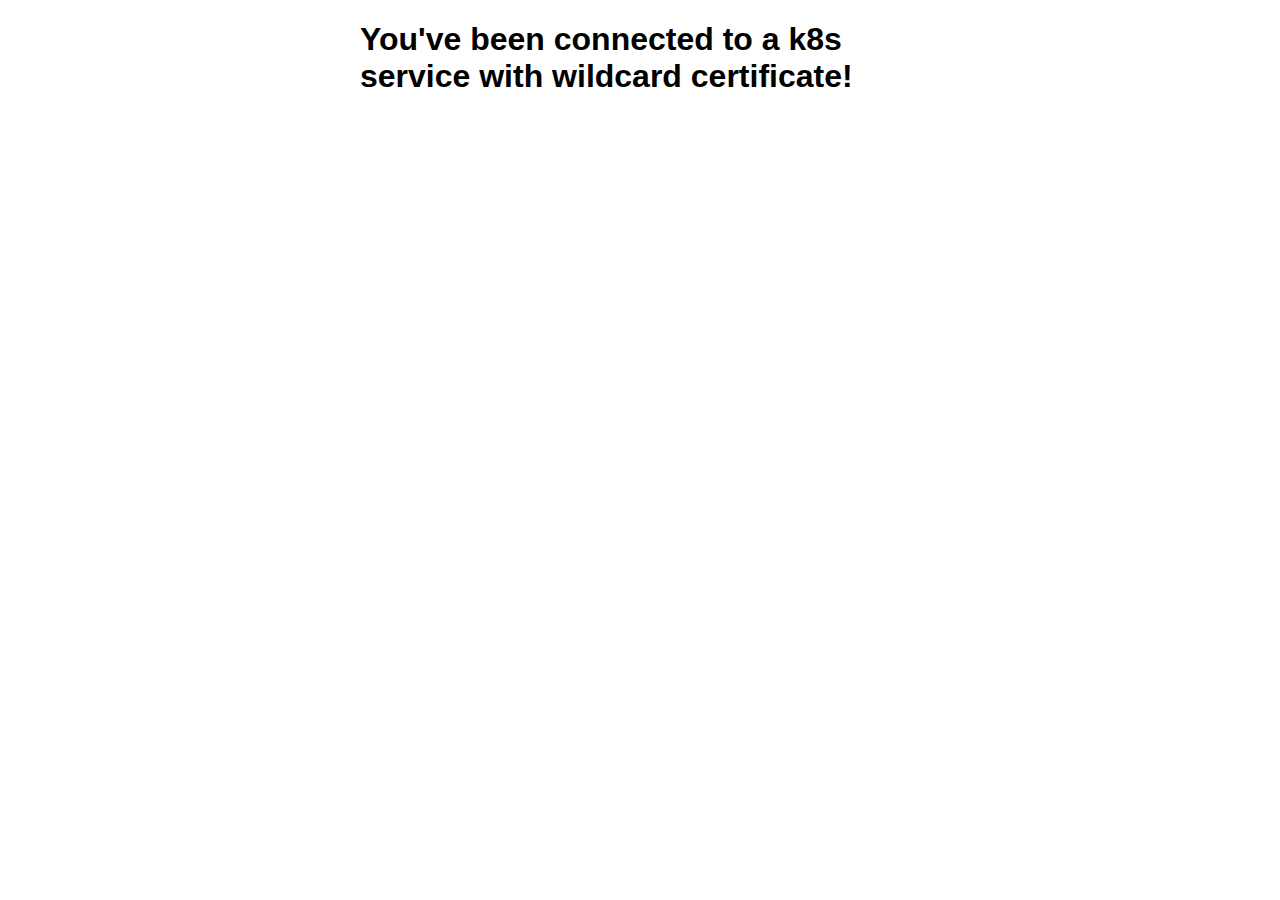
==== docker/web-main/files/index.html @ 0aa11780 "implement proxy service" ====
<!DOCTYPE html>
<html lang="en">
<head>
<title>olegrumpy.ru</title>
<style>
html { color-scheme: light dark; }
body { width: 35em; margin: 0 auto;
font-family: Tahoma, Verdana, Arial, sans-serif; }
</style>
</head>
<body>
<h1>You've been connected to a k8s service with wildcard certificate!</h1>
</body>
</html>
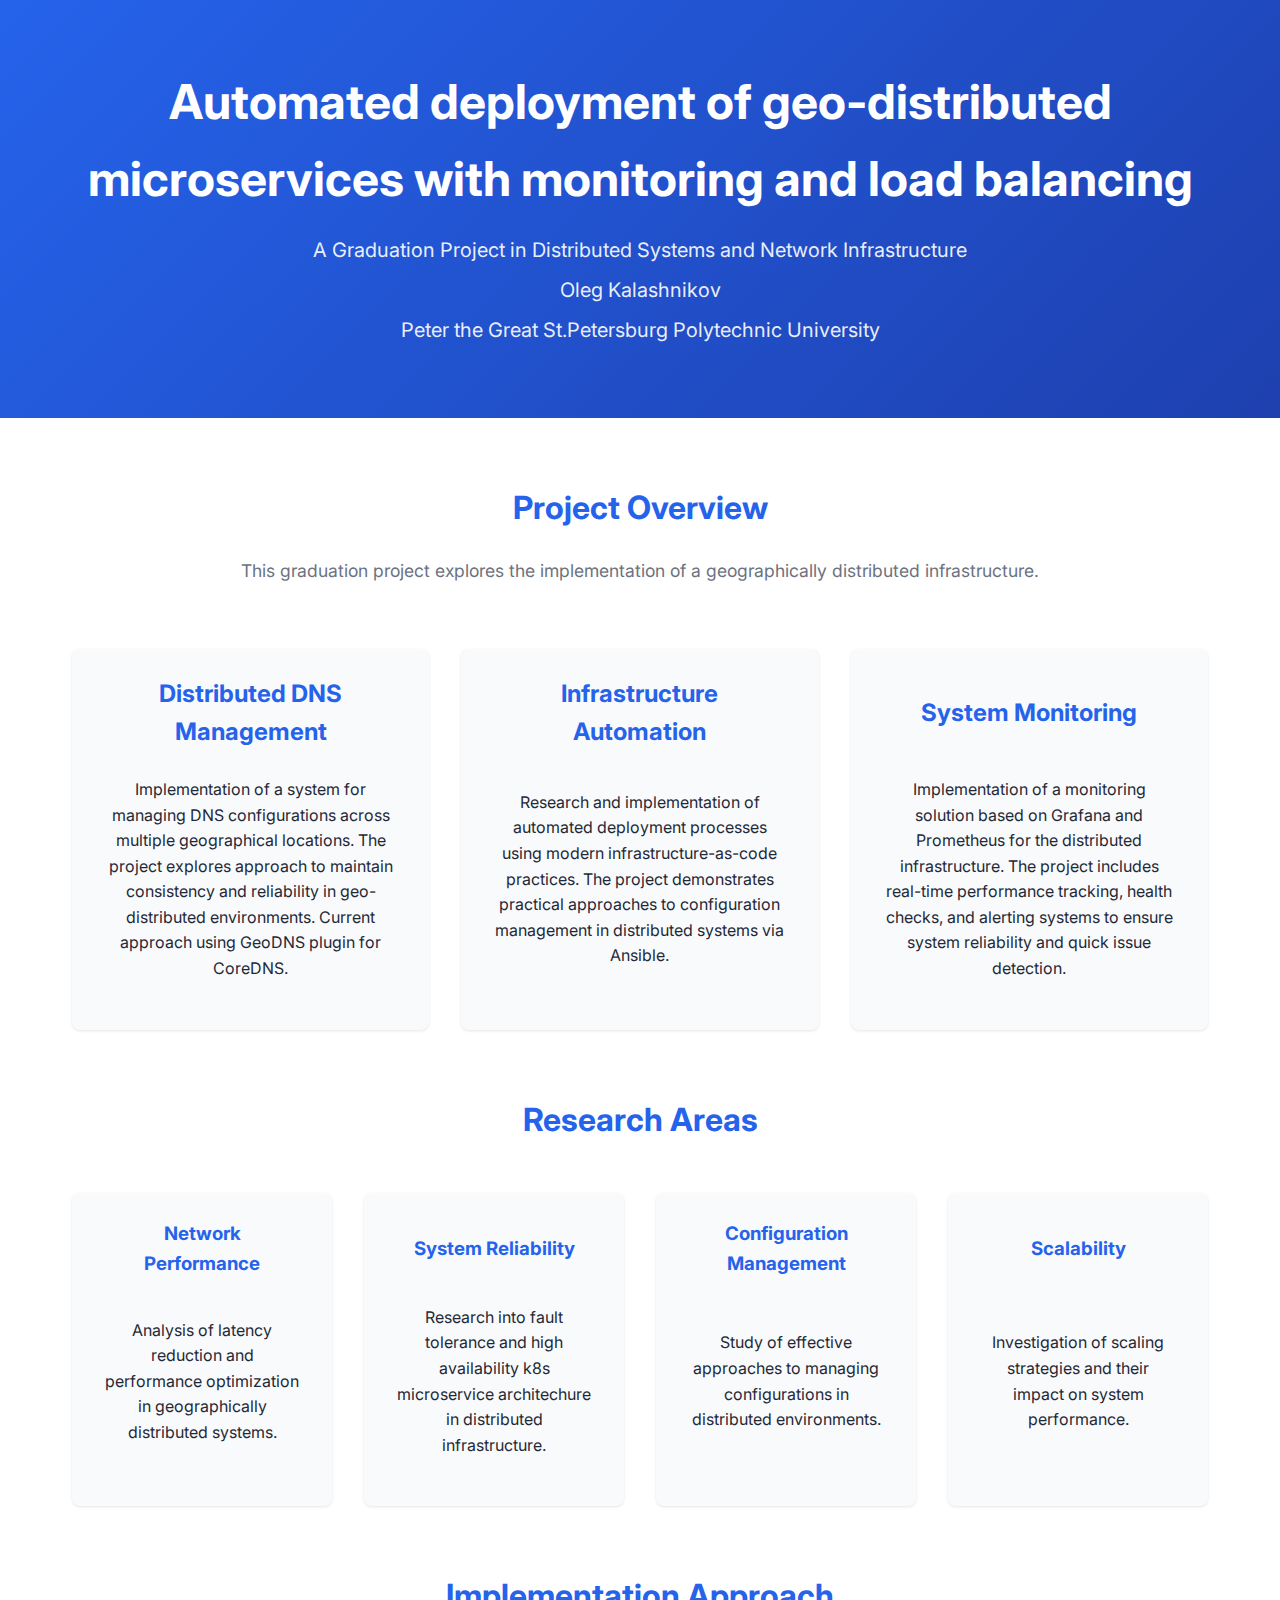
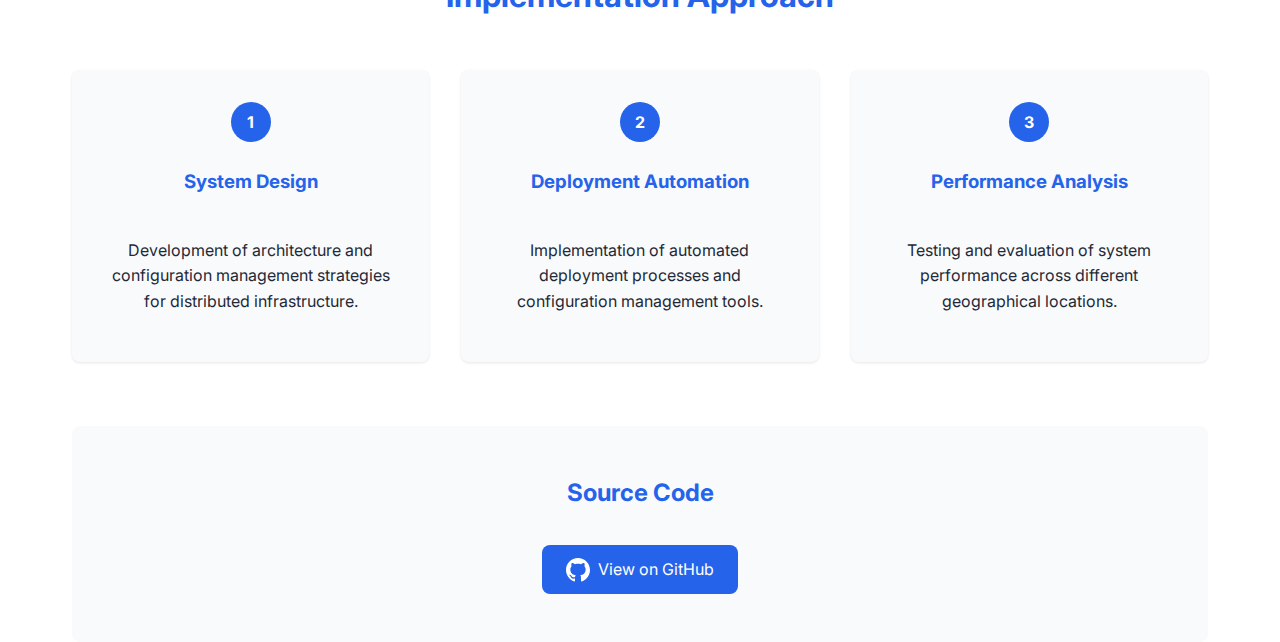
==== commit f2c5ff48: "update main landing" ====
--- a/docker/web-main/files/index.html
+++ b/docker/web-main/files/index.html
@@ -1,14 +1,97 @@
 <!DOCTYPE html>
 <html lang="en">
 <head>
-<title>olegrumpy.ru</title>
-<style>
-html { color-scheme: light dark; }
-body { width: 35em; margin: 0 auto;
-font-family: Tahoma, Verdana, Arial, sans-serif; }
-</style>
+    <meta charset="UTF-8">
+    <meta name="viewport" content="width=device-width, initial-scale=1.0">
+    <title>olegrumpy.ru</title>
+    <link href="https://fonts.googleapis.com/css2?family=Inter:wght@400;500;600;700&display=swap" rel="stylesheet">
+    <link rel="stylesheet" href="styles.css">
 </head>
 <body>
-<h1>You've been connected to a k8s service with wildcard certificate!</h1>
+    <header class="header">
+        <div class="container">
+            <h1>Automated deployment of geo-distributed microservices with monitoring and load balancing</h1>
+            <p class="subtitle">A Graduation Project in Distributed Systems and Network Infrastructure</p>
+            <p class="subtitle">Oleg Kalashnikov</p>
+            <p class="subtitle">Peter the Great St.Petersburg Polytechnic University</p>
+        </div>
+    </header>
+
+    <main class="container">
+        <section class="project-overview">
+            <h2>Project Overview</h2>
+            <p class="overview-text">This graduation project explores the implementation of a geographically distributed infrastructure.</p>
+        </section>
+
+        <section class="features">
+            <div class="feature-card">
+                <h2>Distributed DNS Management</h2>
+                <p>Implementation of a system for managing DNS configurations across multiple geographical locations. The project explores approach to maintain consistency and reliability in geo-distributed environments. Current approach using GeoDNS plugin for CoreDNS.</p>
+            </div>
+            <div class="feature-card">
+                <h2>Infrastructure Automation</h2>
+                <p>Research and implementation of automated deployment processes using modern infrastructure-as-code practices. The project demonstrates practical approaches to configuration management in distributed systems via Ansible.</p>
+            </div>
+            <div class="feature-card">
+                <h2>System Monitoring</h2>
+                <p>Implementation of a monitoring solution based on Grafana and Prometheus for the distributed infrastructure. The project includes real-time performance tracking, health checks, and alerting systems to ensure system reliability and quick issue detection.</p>
+            </div>
+        </section>
+
+        <section class="benefits">
+            <h2>Research Areas</h2>
+            <div class="benefits-grid">
+                <div class="benefit-item">
+                    <h3>Network Performance</h3>
+                    <p>Analysis of latency reduction and performance optimization in geographically distributed systems.</p>
+                </div>
+                <div class="benefit-item">
+                    <h3>System Reliability</h3>
+                    <p>Research into fault tolerance and high availability k8s microservice architechure in distributed infrastructure.</p>
+                </div>
+                <div class="benefit-item">
+                    <h3>Configuration Management</h3>
+                    <p>Study of effective approaches to managing configurations in distributed environments.</p>
+                </div>
+                <div class="benefit-item">
+                    <h3>Scalability</h3>
+                    <p>Investigation of scaling strategies and their impact on system performance.</p>
+                </div>
+            </div>
+        </section>
+
+        <section class="how-it-works">
+            <h2>Implementation Approach</h2>
+            <div class="steps">
+                <div class="step">
+                    <span class="step-number">1</span>
+                    <h3>System Design</h3>
+                    <p>Development of architecture and configuration management strategies for distributed infrastructure.</p>
+                </div>
+                <div class="step">
+                    <span class="step-number">2</span>
+                    <h3>Deployment Automation</h3>
+                    <p>Implementation of automated deployment processes and configuration management tools.</p>
+                </div>
+                <div class="step">
+                    <span class="step-number">3</span>
+                    <h3>Performance Analysis</h3>
+                    <p>Testing and evaluation of system performance across different geographical locations.</p>
+                </div>
+            </div>
+        </section>
+
+        <section class="get-started">
+            <h2>Source Code</h2>
+            <div class="github-link">
+                <a href="https://github.com/s1ckoleg/geodns-web-setup" target="_blank" rel="noopener noreferrer">
+                    <svg class="github-icon" viewBox="0 0 24 24" fill="currentColor">
+                        <path d="M12 0c-6.626 0-12 5.373-12 12 0 5.302 3.438 9.8 8.207 11.387.599.111.793-.261.793-.577v-2.234c-3.338.726-4.033-1.416-4.033-1.416-.546-1.387-1.333-1.756-1.333-1.756-1.089-.745.083-.729.083-.729 1.205.084 1.839 1.237 1.839 1.237 1.07 1.834 2.807 1.304 3.492.997.107-.775.418-1.305.762-1.604-2.665-.305-5.467-1.334-5.467-5.931 0-1.311.469-2.381 1.236-3.221-.124-.303-.535-1.524.117-3.176 0 0 1.008-.322 3.301 1.23.957-.266 1.983-.399 3.003-.404 1.02.005 2.047.138 3.006.404 2.291-1.552 3.297-1.23 3.297-1.23.653 1.653.242 2.874.118 3.176.77.84 1.235 1.911 1.235 3.221 0 4.609-2.807 5.624-5.479 5.921.43.372.823 1.102.823 2.222v3.293c0 .319.192.694.801.576 4.765-1.589 8.199-6.086 8.199-11.386 0-6.627-5.373-12-12-12z"/>
+                    </svg>
+                    View on GitHub
+                </a>
+            </div>
+        </section>
+    </main>
 </body>
 </html>--- a/docker/web-main/files/styles.css
+++ b/docker/web-main/files/styles.css
@@ -0,0 +1,289 @@
+:root {
+    --primary-color: #2563eb;
+    --secondary-color: #1e40af;
+    --text-color: #1f2937;
+    --light-text: #6b7280;
+    --background: #ffffff;
+    --card-background: #f9fafb;
+    --border-color: #e5e7eb;
+}
+
+* {
+    margin: 0;
+    padding: 0;
+    box-sizing: border-box;
+}
+
+body {
+    font-family: 'Inter', sans-serif;
+    line-height: 1.6;
+    color: var(--text-color);
+    background-color: var(--background);
+}
+
+.container {
+    max-width: 1200px;
+    margin: 0 auto;
+    padding: 0 2rem;
+}
+
+.header {
+    background: linear-gradient(135deg, var(--primary-color), var(--secondary-color));
+    color: white;
+    padding: 4rem 0;
+    text-align: center;
+}
+
+.header h1 {
+    font-size: 3rem;
+    font-weight: 700;
+    margin-bottom: 1rem;
+    text-align: center;
+}
+
+.subtitle {
+    font-size: 1.25rem;
+    opacity: 0.9;
+    text-align: center;
+    margin-bottom: 0.5rem;
+}
+
+main {
+    padding: 4rem 0;
+}
+
+.project-overview {
+    text-align: center;
+    margin: 4rem 0 4rem 0;
+}
+
+.project-overview h2 {
+    font-size: 2rem;
+    margin-bottom: 1.5rem;
+    color: var(--primary-color);
+    text-align: center;
+}
+
+.overview-text {
+    max-width: 800px;
+    margin: 0 auto;
+    font-size: 1.1rem;
+    color: var(--light-text);
+    text-align: center;
+}
+
+.features {
+    display: grid;
+    grid-template-columns: repeat(auto-fit, minmax(300px, 1fr));
+    gap: 2rem;
+    margin-bottom: 4rem;
+    align-items: stretch;
+}
+
+.feature-card {
+    background: var(--card-background);
+    padding: 2rem;
+    border-radius: 0.5rem;
+    box-shadow: 0 1px 3px rgba(0, 0, 0, 0.1);
+    transition: transform 0.2s;
+    text-align: center;
+    display: grid;
+    grid-template-rows: auto 1fr;
+    height: 100%;
+}
+
+.feature-card:hover {
+    transform: translateY(-5px);
+}
+
+.feature-card h2 {
+    color: var(--primary-color);
+    margin-bottom: 1rem;
+    text-align: center;
+    height: 4rem;
+    display: flex;
+    align-items: center;
+    justify-content: center;
+}
+
+.feature-card p {
+    text-align: center;
+    display: flex;
+    align-items: center;
+    justify-content: center;
+    padding: 1rem 0;
+}
+
+.benefits {
+    text-align: center;
+    margin-bottom: 4rem;
+}
+
+.benefits h2 {
+    font-size: 2rem;
+    margin-bottom: 3rem;
+    color: var(--primary-color);
+}
+
+.benefits-grid {
+    display: grid;
+    grid-template-columns: repeat(auto-fit, minmax(250px, 1fr));
+    gap: 2rem;
+    align-items: stretch;
+}
+
+.benefit-item {
+    background: var(--card-background);
+    padding: 2rem;
+    border-radius: 0.5rem;
+    box-shadow: 0 1px 3px rgba(0, 0, 0, 0.1);
+    text-align: center;
+    display: grid;
+    grid-template-rows: auto 1fr;
+    height: 100%;
+}
+
+.benefit-item h3 {
+    color: var(--primary-color);
+    margin-bottom: 1rem;
+    text-align: center;
+    height: 3rem;
+    display: flex;
+    align-items: center;
+    justify-content: center;
+}
+
+.benefit-item p {
+    text-align: center;
+    display: flex;
+    align-items: center;
+    justify-content: center;
+    padding: 1rem 0;
+}
+
+.how-it-works {
+    text-align: center;
+    margin-bottom: 4rem;
+}
+
+.how-it-works h2 {
+    font-size: 2rem;
+    margin-bottom: 3rem;
+    color: var(--primary-color);
+    text-align: center;
+}
+
+.steps {
+    display: grid;
+    grid-template-columns: repeat(auto-fit, minmax(250px, 1fr));
+    gap: 2rem;
+    align-items: stretch;
+}
+
+.step {
+    position: relative;
+    padding: 2rem;
+    background: var(--card-background);
+    border-radius: 0.5rem;
+    box-shadow: 0 1px 3px rgba(0, 0, 0, 0.1);
+    text-align: center;
+    display: grid;
+    grid-template-rows: auto auto 1fr;
+    height: 100%;
+}
+
+.step-number {
+    display: inline-block;
+    width: 40px;
+    height: 40px;
+    background: var(--primary-color);
+    color: white;
+    border-radius: 50%;
+    text-align: center;
+    line-height: 40px;
+    font-weight: bold;
+    margin: 0 auto 1rem;
+}
+
+.step h3 {
+    margin-bottom: 1rem;
+    color: var(--primary-color);
+    text-align: center;
+    height: 3rem;
+    display: flex;
+    align-items: center;
+    justify-content: center;
+}
+
+.step p {
+    text-align: center;
+    display: flex;
+    align-items: center;
+    justify-content: center;
+    padding: 1rem 0;
+}
+
+.get-started {
+    text-align: center;
+    background: var(--card-background);
+    padding: 3rem;
+    border-radius: 0.5rem;
+    margin-top: 4rem;
+}
+
+.get-started h2 {
+    color: var(--primary-color);
+    margin-bottom: 1rem;
+    text-align: center;
+}
+
+.footer {
+    background: var(--card-background);
+    padding: 2rem 0;
+    text-align: center;
+    color: var(--light-text);
+}
+
+.github-link {
+    margin-top: 2rem;
+    text-align: center;
+}
+
+.github-link a {
+    display: inline-flex;
+    align-items: center;
+    gap: 0.5rem;
+    padding: 0.75rem 1.5rem;
+    background-color: var(--primary-color);
+    color: white;
+    text-decoration: none;
+    border-radius: 0.5rem;
+    transition: background-color 0.2s;
+}
+
+.github-link a:hover {
+    background-color: var(--secondary-color);
+}
+
+.github-icon {
+    width: 24px;
+    height: 24px;
+}
+
+@media (max-width: 768px) {
+    .header h1 {
+        font-size: 2rem;
+    }
+    
+    .subtitle {
+        font-size: 1rem;
+    }
+    
+    .features, .benefits-grid, .steps {
+        grid-template-columns: 1fr;
+    }
+    
+    .project-overview, .benefits, .how-it-works {
+        padding: 0 1rem;
+    }
+} 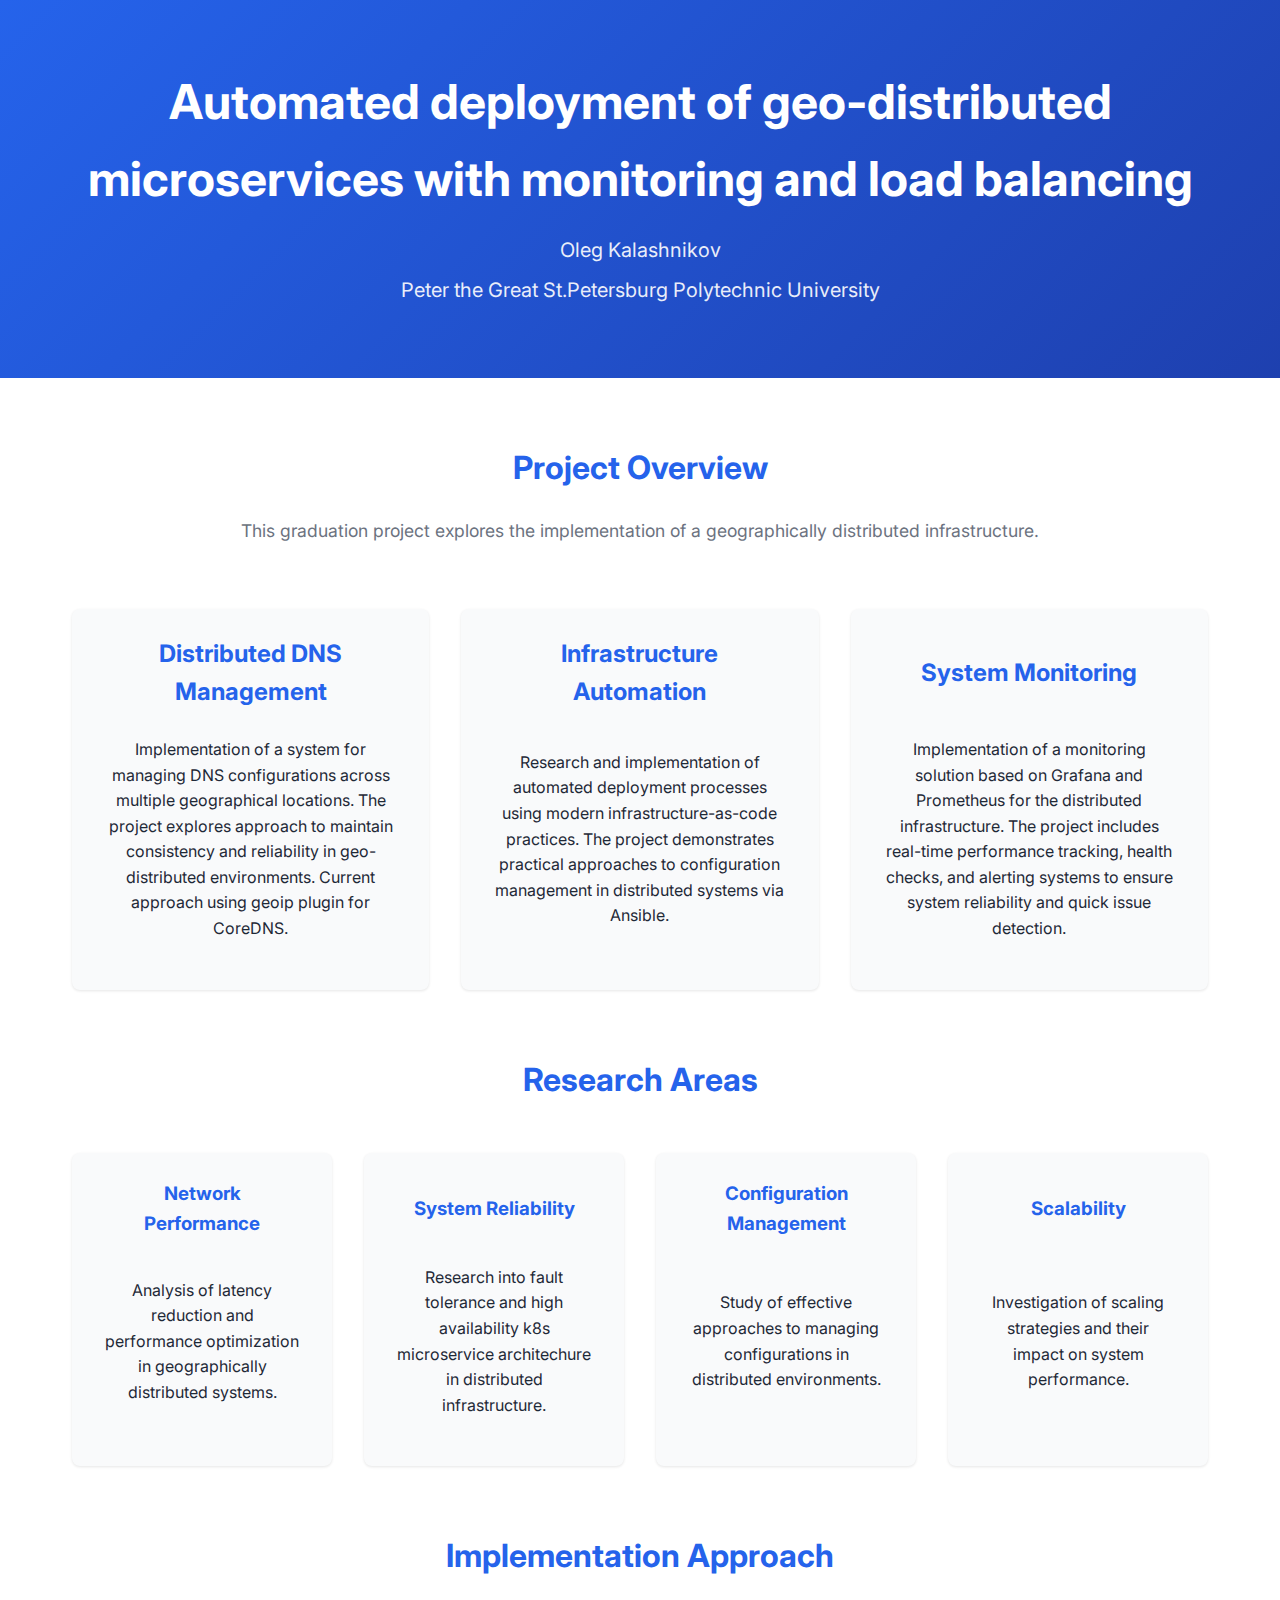
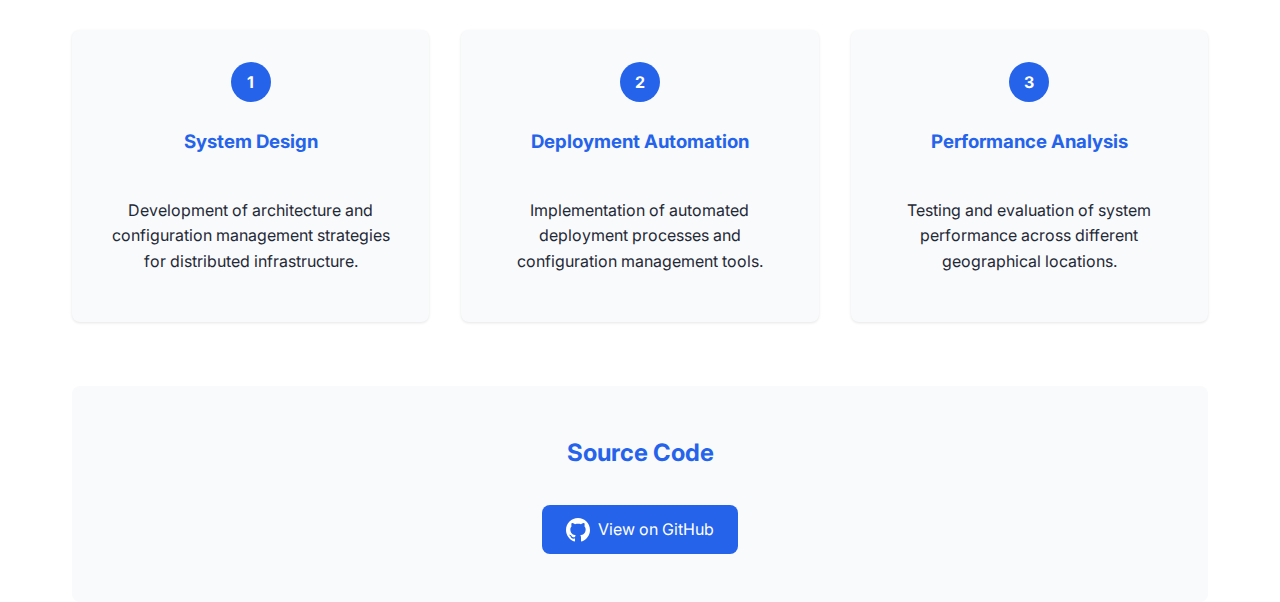
==== commit dc628d19: "update web" ====
--- a/docker/web-main/files/index.html
+++ b/docker/web-main/files/index.html
@@ -11,7 +11,6 @@
     <header class="header">
         <div class="container">
             <h1>Automated deployment of geo-distributed microservices with monitoring and load balancing</h1>
-            <p class="subtitle">A Graduation Project in Distributed Systems and Network Infrastructure</p>
             <p class="subtitle">Oleg Kalashnikov</p>
             <p class="subtitle">Peter the Great St.Petersburg Polytechnic University</p>
         </div>
@@ -26,7 +25,7 @@
         <section class="features">
             <div class="feature-card">
                 <h2>Distributed DNS Management</h2>
-                <p>Implementation of a system for managing DNS configurations across multiple geographical locations. The project explores approach to maintain consistency and reliability in geo-distributed environments. Current approach using GeoDNS plugin for CoreDNS.</p>
+                <p>Implementation of a system for managing DNS configurations across multiple geographical locations. The project explores approach to maintain consistency and reliability in geo-distributed environments. Current approach using geoip plugin for CoreDNS.</p>
             </div>
             <div class="feature-card">
                 <h2>Infrastructure Automation</h2>
